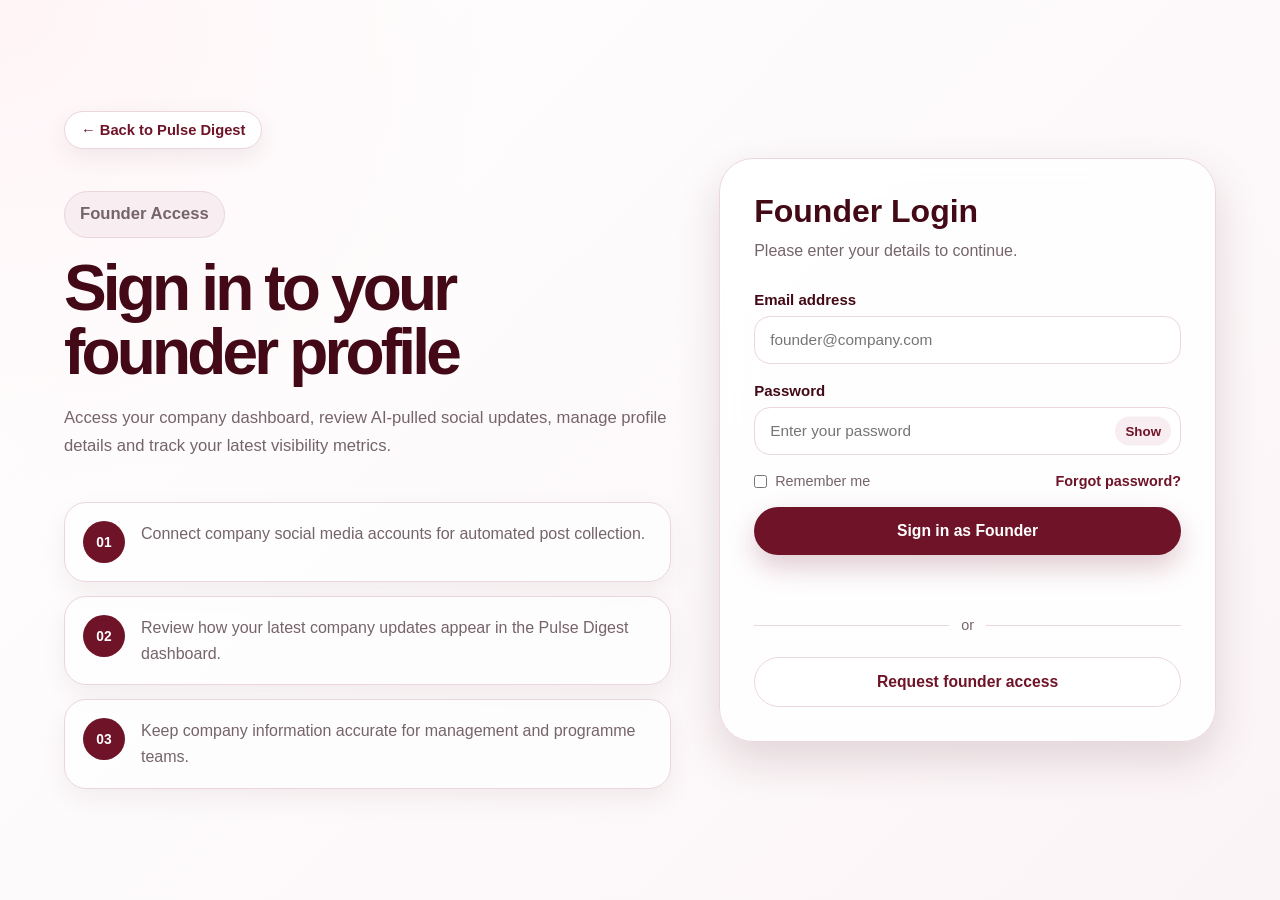
==== founder-login.html @ 5feac666 "initial commit" ====
<!DOCTYPE html>
<html lang="en">
<head>
  <meta charset="UTF-8" />
  <meta name="viewport" content="width=device-width, initial-scale=1.0" />
  <title>Founder Sign In | Pulse Digest</title>
  <link rel="stylesheet" href="founder-login.css" />
</head>
<body>
  <main class="login-page">
    <section class="login-left">
      <a href="index.html" class="back-link">← Back to Pulse Digest</a>

      <div class="brand-block">
        <p class="eyebrow">Founder Access</p>
        <h1>Sign in to your founder profile</h1>
        <p>
          Access your company dashboard, review AI-pulled social updates, manage profile details and track your latest visibility metrics.
        </p>
      </div>

      <div class="feature-list">
        <div class="feature-item">
          <span>01</span>
          <p>Connect company social media accounts for automated post collection.</p>
        </div>

        <div class="feature-item">
          <span>02</span>
          <p>Review how your latest company updates appear in the Pulse Digest dashboard.</p>
        </div>

        <div class="feature-item">
          <span>03</span>
          <p>Keep company information accurate for management and programme teams.</p>
        </div>
      </div>
    </section>

    <section class="login-card">
      <div class="login-header">
        <h2>Founder Login</h2>
        <p>Please enter your details to continue.</p>
      </div>

      <form id="founderLoginForm">
        <div class="form-group">
          <label for="email">Email address</label>
          <input 
            type="email" 
            id="email" 
            name="email" 
            placeholder="founder@company.com" 
            required 
          />
        </div>

        <div class="form-group">
          <label for="password">Password</label>
          <div class="password-wrapper">
            <input 
              type="password" 
              id="password" 
              name="password" 
              placeholder="Enter your password" 
              required 
            />
            <button type="button" id="togglePassword">Show</button>
          </div>
        </div>

        <div class="form-options">
          <label class="remember-me">
            <input type="checkbox" />
            Remember me
          </label>

          <a href="#">Forgot password?</a>
        </div>

        <button type="submit" class="login-btn">Sign in as Founder</button>

        <p class="form-message" id="formMessage"></p>
      </form>

      <div class="divider">
        <span></span>
        <p>or</p>
        <span></span>
      </div>

      <button class="secondary-btn">Request founder access</button>
    </section>
  </main>

  <script src="founder-login.js"></script>
</body>
</html>
---- founder-login.css ----
:root {
  --maroon: #6f1428;
  --maroon-dark: #430916;
  --maroon-soft: #f8edf0;
  --text: #24191c;
  --muted: #75646a;
  --white: #ffffff;
  --border: #ead6dc;
  --shadow: 0 18px 45px rgba(67, 9, 22, 0.14);
}

* {
  box-sizing: border-box;
  margin: 0;
  padding: 0;
}

body {
  font-family: Arial, Helvetica, sans-serif;
  min-height: 100vh;
  background:
    radial-gradient(circle at top left, #fff4f6 0, transparent 32%),
    linear-gradient(135deg, #ffffff 0%, #fbf4f6 100%);
  color: var(--text);
}

.login-page {
  min-height: 100vh;
  display: grid;
  grid-template-columns: 1.1fr 0.9fr;
  gap: 48px;
  align-items: center;
  width: min(1180px, 90%);
  margin: 0 auto;
  padding: 50px 0;
}

.login-left {
  display: flex;
  flex-direction: column;
  gap: 42px;
}

.back-link {
  width: fit-content;
  text-decoration: none;
  color: var(--maroon);
  background: var(--white);
  border: 1px solid var(--border);
  border-radius: 999px;
  padding: 10px 16px;
  font-weight: 700;
  font-size: 0.92rem;
  box-shadow: 0 8px 24px rgba(67, 9, 22, 0.07);
}

.back-link:hover {
  background: var(--maroon-soft);
}

.eyebrow {
  display: inline-block;
  color: var(--maroon);
  background: var(--maroon-soft);
  border: 1px solid var(--border);
  border-radius: 999px;
  padding: 8px 15px;
  font-size: 0.85rem;
  font-weight: 700;
  margin-bottom: 18px;
}

.brand-block h1 {
  max-width: 620px;
  color: var(--maroon-dark);
  font-size: clamp(2.4rem, 5vw, 4.8rem);
  line-height: 1;
  letter-spacing: -0.06em;
  margin-bottom: 20px;
}

.brand-block p {
  max-width: 610px;
  color: var(--muted);
  font-size: 1.04rem;
  line-height: 1.7;
}

.feature-list {
  display: grid;
  gap: 14px;
  max-width: 640px;
}

.feature-item {
  display: flex;
  gap: 16px;
  align-items: flex-start;
  background: rgba(255, 255, 255, 0.74);
  border: 1px solid var(--border);
  border-radius: 22px;
  padding: 18px;
  box-shadow: 0 10px 26px rgba(67, 9, 22, 0.06);
}

.feature-item span {
  min-width: 42px;
  height: 42px;
  border-radius: 50%;
  background: var(--maroon);
  color: var(--white);
  display: grid;
  place-items: center;
  font-size: 0.86rem;
  font-weight: 800;
}

.feature-item p {
  color: var(--muted);
  line-height: 1.6;
}

.login-card {
  background: rgba(255, 255, 255, 0.86);
  border: 1px solid var(--border);
  border-radius: 34px;
  padding: 34px;
  box-shadow: var(--shadow);
  backdrop-filter: blur(16px);
}

.login-header {
  margin-bottom: 28px;
}

.login-header h2 {
  color: var(--maroon-dark);
  font-size: 2rem;
  margin-bottom: 8px;
}

.login-header p {
  color: var(--muted);
  line-height: 1.6;
}

form {
  display: grid;
  gap: 18px;
}

.form-group {
  display: grid;
  gap: 8px;
}

.form-group label {
  color: var(--maroon-dark);
  font-weight: 700;
  font-size: 0.94rem;
}

.form-group input {
  width: 100%;
  border: 1px solid var(--border);
  background: var(--white);
  color: var(--text);
  border-radius: 16px;
  padding: 14px 15px;
  font-size: 0.96rem;
  outline: none;
}

.form-group input:focus {
  border-color: var(--maroon);
  box-shadow: 0 0 0 4px rgba(111, 20, 40, 0.09);
}

.password-wrapper {
  position: relative;
}

.password-wrapper input {
  padding-right: 72px;
}

.password-wrapper button {
  position: absolute;
  right: 10px;
  top: 50%;
  transform: translateY(-50%);
  border: 0;
  background: var(--maroon-soft);
  color: var(--maroon);
  border-radius: 999px;
  padding: 7px 10px;
  cursor: pointer;
  font-weight: 700;
}

.password-wrapper button:hover {
  background: var(--maroon);
  color: var(--white);
}

.form-options {
  display: flex;
  justify-content: space-between;
  align-items: center;
  gap: 12px;
  color: var(--muted);
  font-size: 0.9rem;
}

.remember-me {
  display: flex;
  align-items: center;
  gap: 8px;
}

.form-options a {
  color: var(--maroon);
  text-decoration: none;
  font-weight: 700;
}

.form-options a:hover {
  text-decoration: underline;
}

.login-btn,
.secondary-btn {
  width: 100%;
  border: 0;
  border-radius: 999px;
  padding: 15px 18px;
  cursor: pointer;
  font-size: 0.98rem;
  font-weight: 800;
}

.login-btn {
  background: var(--maroon);
  color: var(--white);
  box-shadow: 0 12px 28px rgba(111, 20, 40, 0.22);
}

.login-btn:hover {
  background: var(--maroon-dark);
}

.secondary-btn {
  background: var(--white);
  color: var(--maroon);
  border: 1px solid var(--border);
}

.secondary-btn:hover {
  background: var(--maroon-soft);
}

.form-message {
  min-height: 20px;
  color: var(--maroon);
  font-size: 0.9rem;
  text-align: center;
  font-weight: 700;
}

.divider {
  display: flex;
  align-items: center;
  gap: 12px;
  margin: 24px 0;
  color: var(--muted);
  font-size: 0.9rem;
}

.divider span {
  flex: 1;
  height: 1px;
  background: var(--border);
}

@media (max-width: 900px) {
  .login-page {
    grid-template-columns: 1fr;
    gap: 32px;
    padding: 28px 0;
  }

  .login-left {
    gap: 28px;
  }

  .login-card {
    padding: 26px;
  }
}

@media (max-width: 520px) {
  .form-options {
    align-items: flex-start;
    flex-direction: column;
  }

  .feature-item {
    flex-direction: column;
  }
}
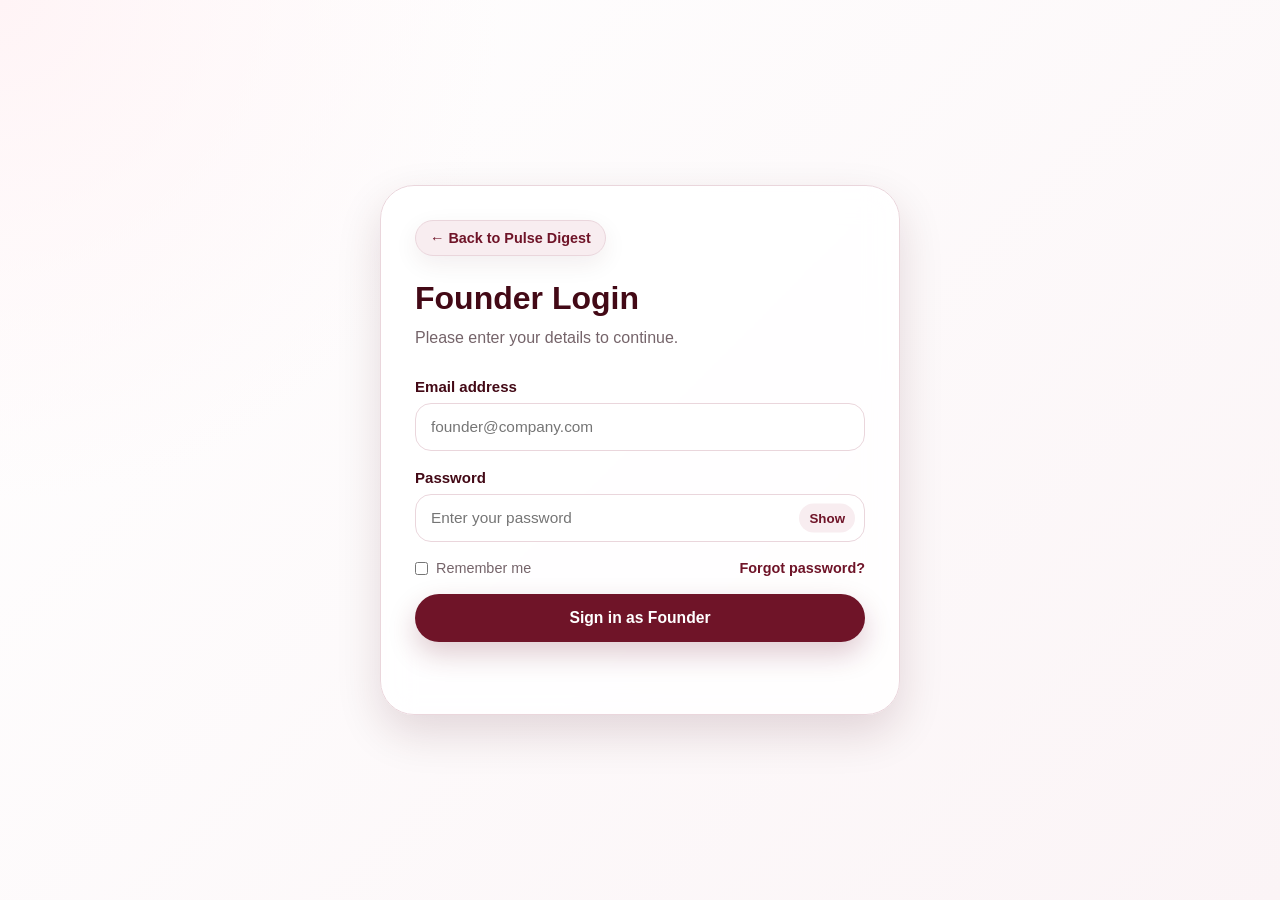
==== commit d4e61428: "update" ====
--- a/founder-login.html
+++ b/founder-login.html
@@ -3,41 +3,13 @@
 <head>
   <meta charset="UTF-8" />
   <meta name="viewport" content="width=device-width, initial-scale=1.0" />
-  <title>Founder Sign In | Pulse Digest</title>
+  <title>Founder Login | Pulse Digest</title>
   <link rel="stylesheet" href="founder-login.css" />
 </head>
 <body>
   <main class="login-page">
-    <section class="login-left">
+    <section class="login-card">
       <a href="index.html" class="back-link">← Back to Pulse Digest</a>
-
-      <div class="brand-block">
-        <p class="eyebrow">Founder Access</p>
-        <h1>Sign in to your founder profile</h1>
-        <p>
-          Access your company dashboard, review AI-pulled social updates, manage profile details and track your latest visibility metrics.
-        </p>
-      </div>
-
-      <div class="feature-list">
-        <div class="feature-item">
-          <span>01</span>
-          <p>Connect company social media accounts for automated post collection.</p>
-        </div>
-
-        <div class="feature-item">
-          <span>02</span>
-          <p>Review how your latest company updates appear in the Pulse Digest dashboard.</p>
-        </div>
-
-        <div class="feature-item">
-          <span>03</span>
-          <p>Keep company information accurate for management and programme teams.</p>
-        </div>
-      </div>
-    </section>
-
-    <section class="login-card">
       <div class="login-header">
         <h2>Founder Login</h2>
         <p>Please enter your details to continue.</p>
@@ -46,24 +18,24 @@
       <form id="founderLoginForm">
         <div class="form-group">
           <label for="email">Email address</label>
-          <input 
-            type="email" 
-            id="email" 
-            name="email" 
-            placeholder="founder@company.com" 
-            required 
+          <input
+            type="email"
+            id="email"
+            name="email"
+            placeholder="founder@company.com"
+            required
           />
         </div>
 
         <div class="form-group">
           <label for="password">Password</label>
           <div class="password-wrapper">
-            <input 
-              type="password" 
-              id="password" 
-              name="password" 
-              placeholder="Enter your password" 
-              required 
+            <input
+              type="password"
+              id="password"
+              name="password"
+              placeholder="Enter your password"
+              required
             />
             <button type="button" id="togglePassword">Show</button>
           </div>
@@ -82,14 +54,6 @@
 
         <p class="form-message" id="formMessage"></p>
       </form>
-
-      <div class="divider">
-        <span></span>
-        <p>or</p>
-        <span></span>
-      </div>
-
-      <button class="secondary-btn">Request founder access</button>
     </section>
   </main>
 
--- a/founder-login.css
+++ b/founder-login.css
@@ -26,13 +26,10 @@
 
 .login-page {
   min-height: 100vh;
-  display: grid;
-  grid-template-columns: 1.1fr 0.9fr;
-  gap: 48px;
+  display: flex;
   align-items: center;
-  width: min(1180px, 90%);
-  margin: 0 auto;
-  padding: 50px 0;
+  justify-content: center;
+  padding: 28px;
 }
 
 .login-left {
@@ -121,6 +118,7 @@
 }
 
 .login-card {
+  width: min(520px, 100%);
   background: rgba(255, 255, 255, 0.86);
   border: 1px solid var(--border);
   border-radius: 34px;
@@ -307,4 +305,23 @@
   .feature-item {
     flex-direction: column;
   }
+}
+
+.back-link {
+  display: inline-block;
+  width: fit-content;
+  text-decoration: none;
+  color: var(--maroon);
+  background: var(--maroon-soft);
+  border: 1px solid var(--border);
+  border-radius: 999px;
+  padding: 9px 14px;
+  font-weight: 700;
+  font-size: 0.9rem;
+  margin-bottom: 24px;
+}
+
+.back-link:hover {
+  background: var(--maroon);
+  color: var(--white);
 }
